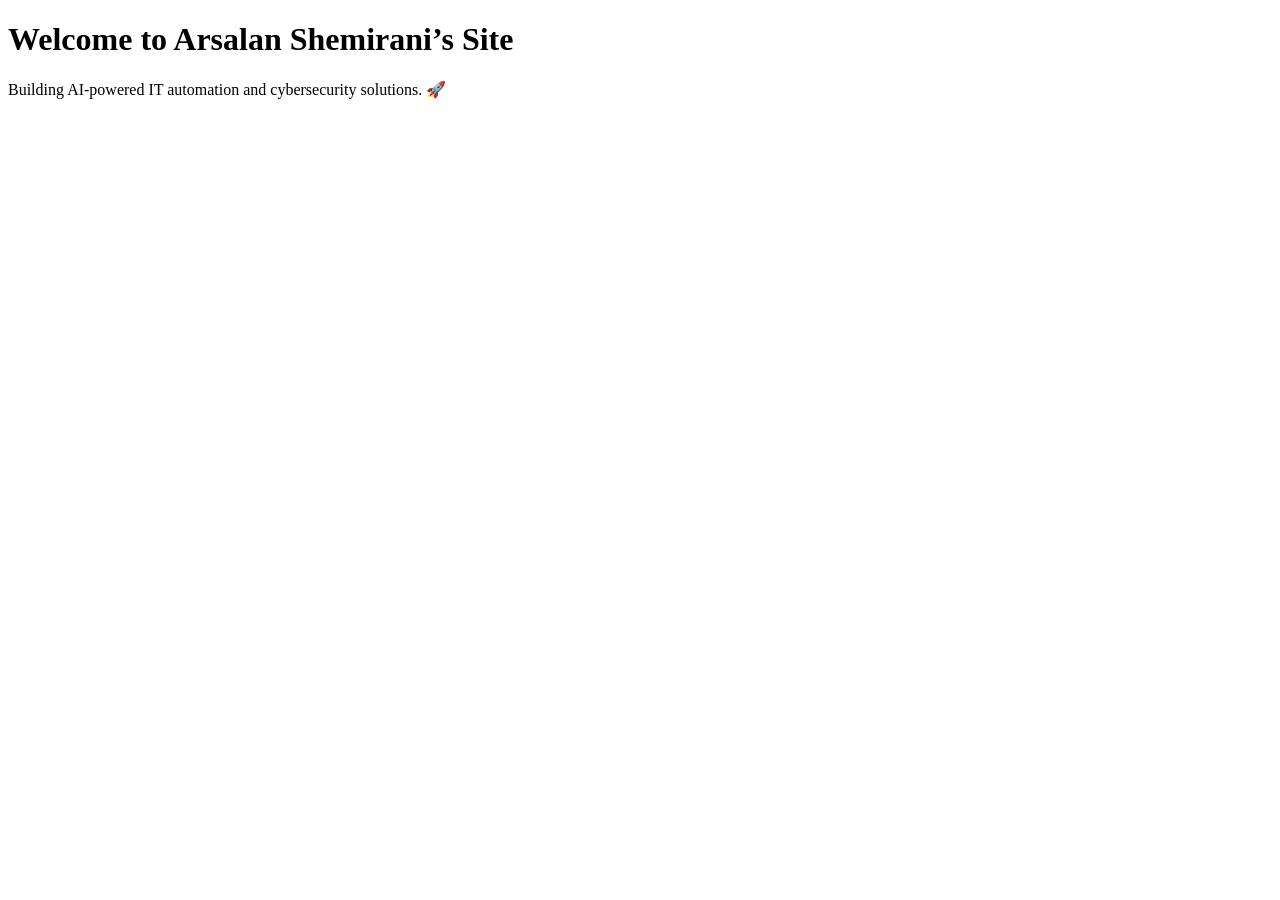
==== index.html @ 69427d70 "Initial GitHub Pages setup with SEO files" ====
<!DOCTYPE html>
<html lang="en">
<head>
  <meta charset="UTF-8">
  <title>Arsalan Shemirani | AI-Powered IT Automation & Cybersecurity</title>
  <meta name="description" content="Arsalan Shemirani - Building AI-powered IT automation and cybersecurity solutions for businesses. Explore projects, insights, and innovations.">
  <meta name="keywords" content="AI automation, IT monitoring, cybersecurity, Arsalan Shemirani, Data Mobility, CyberSentry AI">
  <meta name="viewport" content="width=device-width, initial-scale=1">

  <!-- Open Graph (Social Preview) -->
  <meta property="og:title" content="Arsalan Shemirani | AI & IT Automation">
  <meta property="og:description" content="Explore projects in AI-powered IT automation, monitoring, and cybersecurity.">
  <meta property="og:type" content="website">
  <meta property="og:url" content="https://arsalanshemirani.github.io/">
  <meta property="og:image" content="https://arsalanshemirani.github.io/assets/og-preview.png">
</head>
<body>
  <h1>Welcome to Arsalan Shemirani’s Site</h1>
  <p>Building AI-powered IT automation and cybersecurity solutions. 🚀</p>
</body>
</html>
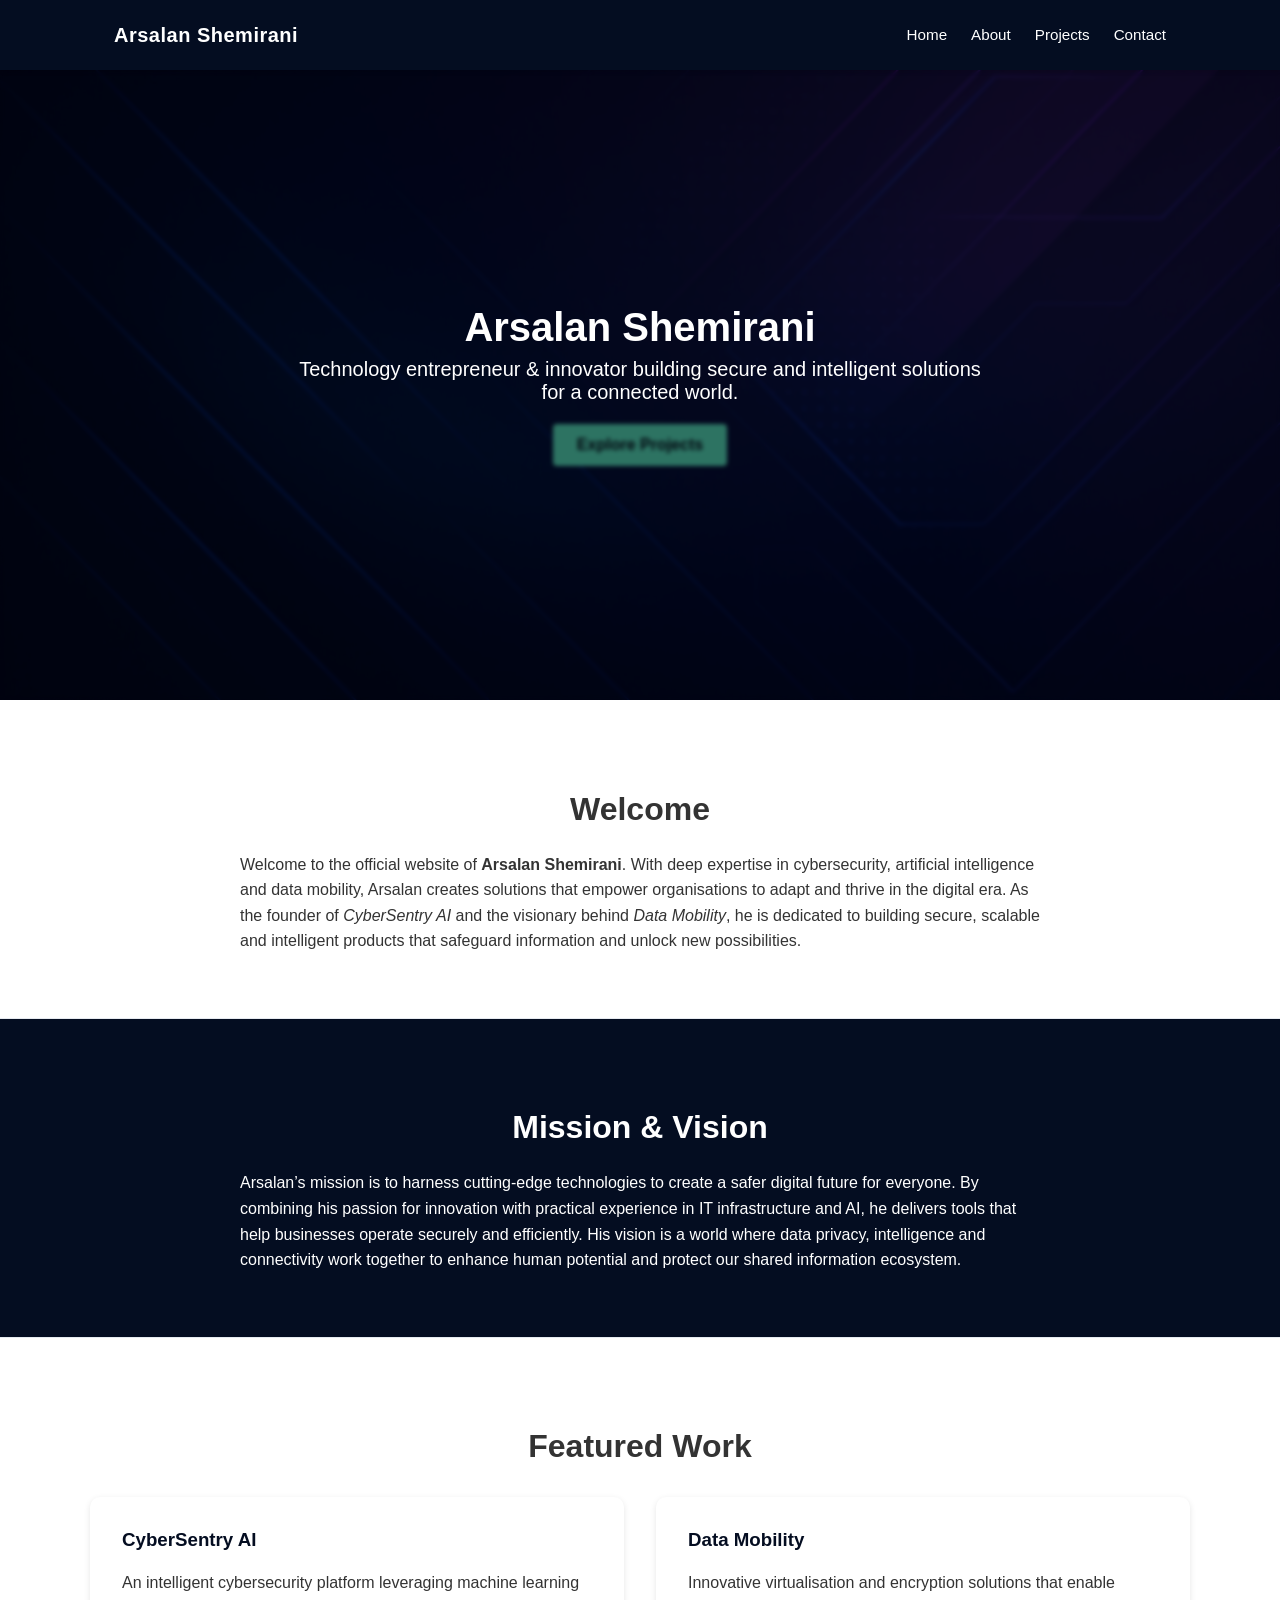
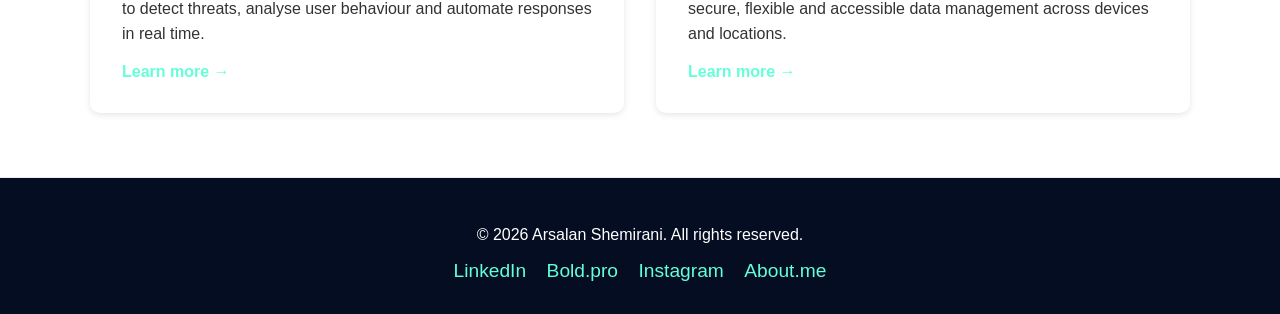
==== commit adbb95f0: "Updated site with new design and SEO files" ====
--- a/index.html
+++ b/index.html
@@ -2,20 +2,116 @@
 <html lang="en">
 <head>
   <meta charset="UTF-8">
-  <title>Arsalan Shemirani | AI-Powered IT Automation & Cybersecurity</title>
-  <meta name="description" content="Arsalan Shemirani - Building AI-powered IT automation and cybersecurity solutions for businesses. Explore projects, insights, and innovations.">
-  <meta name="keywords" content="AI automation, IT monitoring, cybersecurity, Arsalan Shemirani, Data Mobility, CyberSentry AI">
-  <meta name="viewport" content="width=device-width, initial-scale=1">
+  <meta name="viewport" content="width=device-width, initial-scale=1.0">
+  <meta http-equiv="X-UA-Compatible" content="IE=edge" />
+  <title>Arsalan Shemirani – Technology Entrepreneur &amp; Innovator</title>
+  <meta name="description" content="Official website of Arsalan Shemirani, a technology entrepreneur and innovator focused on cybersecurity, AI and data mobility. Learn about his background, projects and how to get in touch.">
+  <!-- Open Graph / social sharing metadata -->
+  <meta property="og:title" content="Arsalan Shemirani – Technology Entrepreneur &amp; Innovator" />
+  <meta property="og:description" content="Official website of Arsalan Shemirani, a technology entrepreneur and innovator focused on cybersecurity, AI and data mobility." />
+  <meta property="og:type" content="website" />
+  <meta property="og:url" content="https://arsalanshemirani.com/" />
+  <meta property="og:image" content="https://arsalanshemirani.com/images/hero.png" />
+  <meta name="keywords" content="Arsalan Shemirani, technology entrepreneur, cybersecurity, artificial intelligence, data mobility, CyberSentry AI, Data Mobility, IT security, Malaysia, innovation">
+  <link rel="canonical" href="https://arsalanshemirani.com/">
 
-  <!-- Open Graph (Social Preview) -->
-  <meta property="og:title" content="Arsalan Shemirani | AI & IT Automation">
-  <meta property="og:description" content="Explore projects in AI-powered IT automation, monitoring, and cybersecurity.">
-  <meta property="og:type" content="website">
-  <meta property="og:url" content="https://arsalanshemirani.github.io/">
-  <meta property="og:image" content="https://arsalanshemirani.github.io/assets/og-preview.png">
+  <!-- Structured data to help search engines understand this site -->
+  <script type="application/ld+json">
+  {
+    "@context": "https://schema.org",
+    "@type": "Person",
+    "name": "Arsalan Shemirani",
+    "url": "https://arsalanshemirani.com/",
+    "jobTitle": "Technology Entrepreneur & Innovator",
+    "worksFor": [
+      {
+        "@type": "Organization",
+        "name": "CyberSentry AI"
+      },
+      {
+        "@type": "Organization",
+        "name": "Data Mobility"
+      }
+    ],
+    "sameAs": [
+      "https://www.linkedin.com/in/arsalanshemirani",
+      "https://bold.pro/profile/arsalan-shemirani",
+      "https://www.instagram.com/arsalanshemirani",
+      "https://about.me/arsalanshemirani"
+    ]
+  }
+  </script>
+  <link rel="stylesheet" href="style.css">
 </head>
 <body>
-  <h1>Welcome to Arsalan Shemirani’s Site</h1>
-  <p>Building AI-powered IT automation and cybersecurity solutions. 🚀</p>
+  <header>
+    <nav>
+      <div class="logo">Arsalan&nbsp;Shemirani</div>
+      <ul>
+        <li><a href="index.html">Home</a></li>
+        <li><a href="about.html">About</a></li>
+        <li><a href="projects.html">Projects</a></li>
+        <li><a href="contact.html">Contact</a></li>
+      </ul>
+    </nav>
+  </header>
+
+  <section class="hero">
+    <h1>Arsalan Shemirani</h1>
+    <p>Technology entrepreneur &amp; innovator building secure and intelligent solutions for a connected world.</p>
+    <a href="projects.html" class="btn">Explore Projects</a>
+  </section>
+
+  <section class="section">
+    <div class="container">
+      <h2>Welcome</h2>
+      <p>
+        Welcome to the official website of <strong>Arsalan Shemirani</strong>.
+        With deep expertise in cybersecurity, artificial intelligence and data mobility, Arsalan
+        creates solutions that empower organisations to adapt and thrive in the digital era. 
+        As the founder of <em>CyberSentry&nbsp;AI</em> and the visionary behind <em>Data&nbsp;Mobility</em>, he is dedicated to
+        building secure, scalable and intelligent products that safeguard information and unlock new possibilities.
+      </p>
+    </div>
+  </section>
+
+  <section class="section dark">
+    <div class="container">
+      <h2>Mission &amp; Vision</h2>
+      <p>
+        Arsalan’s mission is to harness cutting‑edge technologies to create a safer digital future for everyone. 
+        By combining his passion for innovation with practical experience in IT infrastructure and AI, he delivers tools that help businesses operate securely and efficiently. 
+        His vision is a world where data privacy, intelligence and connectivity work together to enhance human potential and protect our shared information ecosystem.
+      </p>
+    </div>
+  </section>
+
+  <section class="section">
+    <div class="container">
+      <h2>Featured Work</h2>
+      <div class="projects-grid">
+        <div class="project-card">
+          <h3>CyberSentry&nbsp;AI</h3>
+          <p>An intelligent cybersecurity platform leveraging machine learning to detect threats, analyse user behaviour and automate responses in real time.</p>
+          <a href="projects.html#cybersentry">Learn more →</a>
+        </div>
+        <div class="project-card">
+          <h3>Data&nbsp;Mobility</h3>
+          <p>Innovative virtualisation and encryption solutions that enable secure, flexible and accessible data management across devices and locations.</p>
+          <a href="projects.html#datamobility">Learn more →</a>
+        </div>
+      </div>
+    </div>
+  </section>
+
+  <footer>
+    <p>&copy; <script>document.write(new Date().getFullYear());</script> Arsalan Shemirani. All rights reserved.</p>
+    <div class="social-links">
+      <a href="https://www.linkedin.com/in/arsalanshemirani" target="_blank" rel="noopener">LinkedIn</a>
+      <a href="https://bold.pro/profile/arsalan-shemirani" target="_blank" rel="noopener">Bold.pro</a>
+      <a href="https://www.instagram.com/arsalanshemirani" target="_blank" rel="noopener">Instagram</a>
+      <a href="https://about.me/arsalanshemirani" target="_blank" rel="noopener">About.me</a>
+    </div>
+  </footer>
 </body>
-</html>
+</html>
--- a/style.css
+++ b/style.css
@@ -0,0 +1,235 @@
+/*
+ * Global styles for Arsalan Shemirani personal website
+ * Designed to be clean, modern and responsive.
+ */
+
+:root {
+  --primary-color: #040d21;
+  --accent-color: #64ffda;
+  --text-color: #333;
+  --bg-color: #f7f9fc;
+  --nav-height: 70px;
+  --max-width: 1100px;
+}
+
+html, body {
+  margin: 0;
+  padding: 0;
+  font-family: "Segoe UI", Tahoma, Geneva, Verdana, sans-serif;
+  color: var(--text-color);
+  background-color: var(--bg-color);
+}
+
+/* Navigation */
+header {
+  background: var(--primary-color);
+  color: #fff;
+  height: var(--nav-height);
+  display: flex;
+  align-items: center;
+  justify-content: center;
+  box-shadow: 0 2px 4px rgba(0, 0, 0, 0.1);
+  position: sticky;
+  top: 0;
+  z-index: 1000;
+}
+
+nav {
+  width: 100%;
+  max-width: var(--max-width);
+  display: flex;
+  align-items: center;
+  justify-content: space-between;
+  padding: 0 1.5rem;
+  box-sizing: border-box;
+}
+
+nav .logo {
+  font-size: 1.25rem;
+  font-weight: 600;
+  letter-spacing: 0.5px;
+}
+
+nav ul {
+  list-style: none;
+  display: flex;
+  margin: 0;
+  padding: 0;
+}
+
+nav li {
+  margin-left: 1.5rem;
+}
+
+nav a {
+  color: #fff;
+  text-decoration: none;
+  font-size: 0.95rem;
+  transition: color 0.2s ease;
+}
+
+nav a:hover {
+  color: var(--accent-color);
+}
+
+/* Hero Section */
+.hero {
+  height: 70vh;
+  background-image: url("images/hero.png");
+  background-size: cover;
+  background-position: center;
+  display: flex;
+  flex-direction: column;
+  align-items: center;
+  justify-content: center;
+  text-align: center;
+  color: #fff;
+  padding: 0 1rem;
+  position: relative;
+}
+
+.hero::before {
+  content: "";
+  position: absolute;
+  top: 0;
+  left: 0;
+  width: 100%;
+  height: 100%;
+  background: rgba(0, 0, 0, 0.55);
+  backdrop-filter: blur(2px);
+}
+
+.hero h1,
+.hero p {
+  position: relative;
+  z-index: 1;
+  margin: 0;
+}
+
+.hero h1 {
+  font-size: 2.5rem;
+  margin-bottom: 0.5rem;
+}
+
+.hero p {
+  font-size: 1.25rem;
+  max-width: 700px;
+}
+
+.btn {
+  display: inline-block;
+  margin-top: 1.25rem;
+  padding: 0.75rem 1.5rem;
+  border-radius: 4px;
+  background-color: var(--accent-color);
+  color: var(--primary-color);
+  font-weight: 600;
+  text-decoration: none;
+  transition: background 0.2s ease;
+}
+
+.btn:hover {
+  background-color: #52e0c4;
+}
+
+/* Content Sections */
+.section {
+  padding: 4rem 1rem;
+  background-color: #fff;
+  border-bottom: 1px solid #e6eaf0;
+}
+
+.section.dark {
+  background-color: var(--primary-color);
+  color: #fff;
+}
+
+.section .container {
+  max-width: var(--max-width);
+  margin: 0 auto;
+}
+
+.section h2 {
+  font-size: 2rem;
+  margin-bottom: 1.5rem;
+  text-align: center;
+}
+
+.section p {
+  line-height: 1.6;
+  font-size: 1rem;
+  max-width: 800px;
+  margin: 0 auto;
+}
+
+/* Projects Cards */
+.projects-grid {
+  display: grid;
+  grid-template-columns: repeat(auto-fit, minmax(280px, 1fr));
+  gap: 2rem;
+  margin-top: 2rem;
+}
+
+.project-card {
+  background: #fff;
+  border-radius: 10px;
+  box-shadow: 0 2px 6px rgba(0, 0, 0, 0.1);
+  padding: 2rem;
+  transition: transform 0.2s ease;
+}
+
+.project-card:hover {
+  transform: translateY(-4px);
+}
+
+.project-card h3 {
+  margin-top: 0;
+  color: var(--primary-color);
+}
+
+.project-card p {
+  margin-bottom: 1rem;
+}
+
+.project-card a {
+  color: var(--accent-color);
+  text-decoration: none;
+  font-weight: 600;
+}
+
+.project-card a:hover {
+  text-decoration: underline;
+}
+
+/* Footer */
+footer {
+  background-color: var(--primary-color);
+  color: #fff;
+  padding: 2rem 1rem;
+  text-align: center;
+}
+
+footer .social-links a {
+  display: inline-block;
+  margin: 0 0.5rem;
+  color: var(--accent-color);
+  font-size: 1.2rem;
+  text-decoration: none;
+}
+
+footer .social-links a:hover {
+  color: #fff;
+}
+
+/* Responsive adjustments */
+@media (max-width: 768px) {
+  .hero {
+    height: 60vh;
+  }
+  .hero h1 {
+    font-size: 2rem;
+  }
+  .hero p {
+    font-size: 1rem;
+  }
+}
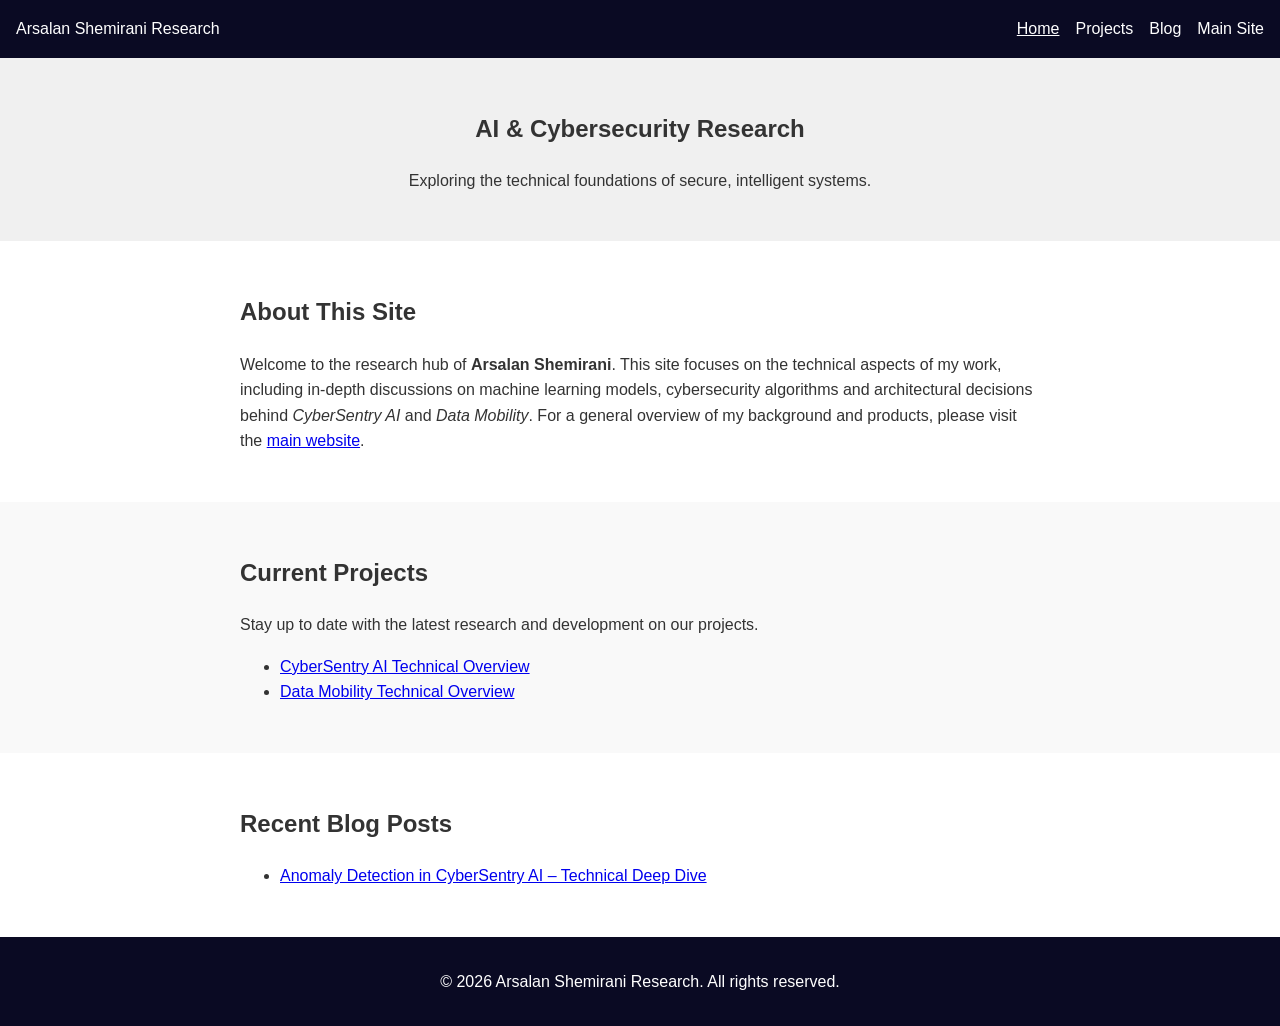
==== commit d1b1ba8f: "Updated new site with new design and SEO files" ====
--- a/index.html
+++ b/index.html
@@ -3,42 +3,23 @@
 <head>
   <meta charset="UTF-8">
   <meta name="viewport" content="width=device-width, initial-scale=1.0">
-  <meta http-equiv="X-UA-Compatible" content="IE=edge" />
-  <title>Arsalan Shemirani – Technology Entrepreneur &amp; Innovator</title>
-  <meta name="description" content="Official website of Arsalan Shemirani, a technology entrepreneur and innovator focused on cybersecurity, AI and data mobility. Learn about his background, projects and how to get in touch.">
-  <!-- Open Graph / social sharing metadata -->
-  <meta property="og:title" content="Arsalan Shemirani – Technology Entrepreneur &amp; Innovator" />
-  <meta property="og:description" content="Official website of Arsalan Shemirani, a technology entrepreneur and innovator focused on cybersecurity, AI and data mobility." />
-  <meta property="og:type" content="website" />
-  <meta property="og:url" content="https://arsalanshemirani.com/" />
-  <meta property="og:image" content="https://arsalanshemirani.com/images/hero.png" />
-  <meta name="keywords" content="Arsalan Shemirani, technology entrepreneur, cybersecurity, artificial intelligence, data mobility, CyberSentry AI, Data Mobility, IT security, Malaysia, innovation">
-  <link rel="canonical" href="https://arsalanshemirani.com/">
-
-  <!-- Structured data to help search engines understand this site -->
+  <title>AI &amp; Cybersecurity Research – Arsalan Shemirani</title>
+  <meta name="description" content="Technical deep dive into ongoing AI and cybersecurity projects by Arsalan Shemirani, including research updates on CyberSentry AI and Data Mobility.">
+  <meta name="keywords" content="AI research, cybersecurity research, Arsalan Shemirani projects, CyberSentry AI updates, Data Mobility technical blog">
+  <link rel="canonical" href="https://arsalanshemirani.github.io/">
+  <!-- Open Graph -->
+  <meta property="og:type" content="website">
+  <meta property="og:title" content="AI &amp; Cybersecurity Research – Arsalan Shemirani">
+  <meta property="og:description" content="Follow technical updates on AI and cybersecurity projects like CyberSentry AI and Data Mobility.">
+  <meta property="og:url" content="https://arsalanshemirani.github.io/">
+  <!-- Structured Data -->
   <script type="application/ld+json">
   {
     "@context": "https://schema.org",
-    "@type": "Person",
-    "name": "Arsalan Shemirani",
-    "url": "https://arsalanshemirani.com/",
-    "jobTitle": "Technology Entrepreneur & Innovator",
-    "worksFor": [
-      {
-        "@type": "Organization",
-        "name": "CyberSentry AI"
-      },
-      {
-        "@type": "Organization",
-        "name": "Data Mobility"
-      }
-    ],
-    "sameAs": [
-      "https://www.linkedin.com/in/arsalanshemirani",
-      "https://bold.pro/profile/arsalan-shemirani",
-      "https://www.instagram.com/arsalanshemirani",
-      "https://about.me/arsalanshemirani"
-    ]
+    "@type": "WebSite",
+    "name": "AI & Cybersecurity Research – Arsalan Shemirani",
+    "url": "https://arsalanshemirani.github.io/",
+    "description": "Technical deep dive into ongoing AI and cybersecurity projects by Arsalan Shemirani, including research updates on CyberSentry AI and Data Mobility."
   }
   </script>
   <link rel="stylesheet" href="style.css">
@@ -46,72 +27,50 @@
 <body>
   <header>
     <nav>
-      <div class="logo">Arsalan&nbsp;Shemirani</div>
+      <div class="logo">Arsalan&nbsp;Shemirani Research</div>
       <ul>
-        <li><a href="index.html">Home</a></li>
-        <li><a href="about.html">About</a></li>
+        <li><a href="index.html" class="active">Home</a></li>
         <li><a href="projects.html">Projects</a></li>
-        <li><a href="contact.html">Contact</a></li>
+        <li><a href="blog.html">Blog</a></li>
+        <li><a href="https://arsalanshemirani.com/" target="_blank" rel="noopener">Main Site</a></li>
       </ul>
     </nav>
   </header>
-
   <section class="hero">
-    <h1>Arsalan Shemirani</h1>
-    <p>Technology entrepreneur &amp; innovator building secure and intelligent solutions for a connected world.</p>
-    <a href="projects.html" class="btn">Explore Projects</a>
+    <h1>AI &amp; Cybersecurity Research</h1>
+    <p>Exploring the technical foundations of secure, intelligent systems.</p>
   </section>
-
   <section class="section">
     <div class="container">
-      <h2>Welcome</h2>
+      <h2>About This Site</h2>
       <p>
-        Welcome to the official website of <strong>Arsalan Shemirani</strong>.
-        With deep expertise in cybersecurity, artificial intelligence and data mobility, Arsalan
-        creates solutions that empower organisations to adapt and thrive in the digital era. 
-        As the founder of <em>CyberSentry&nbsp;AI</em> and the visionary behind <em>Data&nbsp;Mobility</em>, he is dedicated to
-        building secure, scalable and intelligent products that safeguard information and unlock new possibilities.
+        Welcome to the research hub of <strong>Arsalan Shemirani</strong>.
+        This site focuses on the technical aspects of my work, including in-depth discussions on machine learning models, cybersecurity algorithms and architectural decisions behind <em>CyberSentry&nbsp;AI</em> and <em>Data&nbsp;Mobility</em>.
+        For a general overview of my background and products, please visit the
+        <a href="https://arsalanshemirani.com/" target="_blank" rel="noopener">main website</a>.
       </p>
     </div>
   </section>
-
   <section class="section dark">
     <div class="container">
-      <h2>Mission &amp; Vision</h2>
-      <p>
-        Arsalan’s mission is to harness cutting‑edge technologies to create a safer digital future for everyone. 
-        By combining his passion for innovation with practical experience in IT infrastructure and AI, he delivers tools that help businesses operate securely and efficiently. 
-        His vision is a world where data privacy, intelligence and connectivity work together to enhance human potential and protect our shared information ecosystem.
-      </p>
+      <h2>Current Projects</h2>
+      <p>Stay up to date with the latest research and development on our projects.</p>
+      <ul>
+        <li><a href="projects.html#cybersentry-ai">CyberSentry&nbsp;AI Technical Overview</a></li>
+        <li><a href="projects.html#data-mobility">Data&nbsp;Mobility Technical Overview</a></li>
+      </ul>
     </div>
   </section>
-
   <section class="section">
     <div class="container">
-      <h2>Featured Work</h2>
-      <div class="projects-grid">
-        <div class="project-card">
-          <h3>CyberSentry&nbsp;AI</h3>
-          <p>An intelligent cybersecurity platform leveraging machine learning to detect threats, analyse user behaviour and automate responses in real time.</p>
-          <a href="projects.html#cybersentry">Learn more →</a>
-        </div>
-        <div class="project-card">
-          <h3>Data&nbsp;Mobility</h3>
-          <p>Innovative virtualisation and encryption solutions that enable secure, flexible and accessible data management across devices and locations.</p>
-          <a href="projects.html#datamobility">Learn more →</a>
-        </div>
-      </div>
+      <h2>Recent Blog Posts</h2>
+      <ul>
+        <li><a href="blog/anomaly-detection-cybersentry.html">Anomaly Detection in CyberSentry&nbsp;AI – Technical Deep Dive</a></li>
+      </ul>
     </div>
   </section>
-
   <footer>
-    <p>&copy; <script>document.write(new Date().getFullYear());</script> Arsalan Shemirani. All rights reserved.</p>
-    <div class="social-links">
-      <a href="https://www.linkedin.com/in/arsalanshemirani" target="_blank" rel="noopener">LinkedIn</a>
-      <a href="https://bold.pro/profile/arsalan-shemirani" target="_blank" rel="noopener">Bold.pro</a>
-      <a href="https://www.instagram.com/arsalanshemirani" target="_blank" rel="noopener">Instagram</a>
-      <a href="https://about.me/arsalanshemirani" target="_blank" rel="noopener">About.me</a>
-    </div>
+    <p>&copy; <script>document.write(new Date().getFullYear());</script> Arsalan Shemirani Research. All rights reserved.</p>
   </footer>
 </body>
 </html>
--- a/style.css
+++ b/style.css
@@ -1,235 +1,72 @@
-/*
- * Global styles for Arsalan Shemirani personal website
- * Designed to be clean, modern and responsive.
- */
-
-:root {
-  --primary-color: #040d21;
-  --accent-color: #64ffda;
-  --text-color: #333;
-  --bg-color: #f7f9fc;
-  --nav-height: 70px;
-  --max-width: 1100px;
+body {
+  font-family: Arial, sans-serif;
+  margin: 0;
+  padding: 0;
+  line-height: 1.6;
+  color: #333;
 }
 
-html, body {
-  margin: 0;
-  padding: 0;
-  font-family: "Segoe UI", Tahoma, Geneva, Verdana, sans-serif;
-  color: var(--text-color);
-  background-color: var(--bg-color);
-}
-
-/* Navigation */
 header {
-  background: var(--primary-color);
-  color: #fff;
-  height: var(--nav-height);
-  display: flex;
-  align-items: center;
-  justify-content: center;
-  box-shadow: 0 2px 4px rgba(0, 0, 0, 0.1);
-  position: sticky;
-  top: 0;
-  z-index: 1000;
+  background-color: #0a0a23;
+  color: #ffffff;
 }
 
 nav {
-  width: 100%;
-  max-width: var(--max-width);
   display: flex;
+  justify-content: space-between;
   align-items: center;
-  justify-content: space-between;
-  padding: 0 1.5rem;
-  box-sizing: border-box;
-}
-
-nav .logo {
-  font-size: 1.25rem;
-  font-weight: 600;
-  letter-spacing: 0.5px;
+  padding: 1rem;
 }
 
 nav ul {
   list-style: none;
   display: flex;
+  gap: 1rem;
   margin: 0;
   padding: 0;
 }
 
-nav li {
-  margin-left: 1.5rem;
+nav a {
+  color: #ffffff;
+  text-decoration: none;
 }
 
-nav a {
-  color: #fff;
-  text-decoration: none;
-  font-size: 0.95rem;
-  transition: color 0.2s ease;
+nav a.active {
+  text-decoration: underline;
 }
 
-nav a:hover {
-  color: var(--accent-color);
+.hero {
+  background-color: #f0f0f0;
+  padding: 2rem 1rem;
+  text-align: center;
 }
 
-/* Hero Section */
-.hero {
-  height: 70vh;
-  background-image: url("images/hero.png");
-  background-size: cover;
-  background-position: center;
-  display: flex;
-  flex-direction: column;
-  align-items: center;
-  justify-content: center;
-  text-align: center;
-  color: #fff;
-  padding: 0 1rem;
-  position: relative;
-}
-
-.hero::before {
-  content: "";
-  position: absolute;
-  top: 0;
-  left: 0;
-  width: 100%;
-  height: 100%;
-  background: rgba(0, 0, 0, 0.55);
-  backdrop-filter: blur(2px);
-}
-
-.hero h1,
-.hero p {
-  position: relative;
-  z-index: 1;
-  margin: 0;
-}
-
-.hero h1 {
-  font-size: 2.5rem;
-  margin-bottom: 0.5rem;
-}
-
-.hero p {
-  font-size: 1.25rem;
-  max-width: 700px;
-}
-
-.btn {
-  display: inline-block;
-  margin-top: 1.25rem;
-  padding: 0.75rem 1.5rem;
-  border-radius: 4px;
-  background-color: var(--accent-color);
-  color: var(--primary-color);
-  font-weight: 600;
-  text-decoration: none;
-  transition: background 0.2s ease;
-}
-
-.btn:hover {
-  background-color: #52e0c4;
-}
-
-/* Content Sections */
 .section {
-  padding: 4rem 1rem;
-  background-color: #fff;
-  border-bottom: 1px solid #e6eaf0;
+  padding: 2rem 1rem;
 }
 
 .section.dark {
-  background-color: var(--primary-color);
-  color: #fff;
+  background-color: #f9f9f9;
 }
 
-.section .container {
-  max-width: var(--max-width);
-  margin: 0 auto;
-}
-
-.section h2 {
-  font-size: 2rem;
-  margin-bottom: 1.5rem;
-  text-align: center;
-}
-
-.section p {
-  line-height: 1.6;
-  font-size: 1rem;
+.container {
   max-width: 800px;
   margin: 0 auto;
 }
 
-/* Projects Cards */
-.projects-grid {
-  display: grid;
-  grid-template-columns: repeat(auto-fit, minmax(280px, 1fr));
-  gap: 2rem;
-  margin-top: 2rem;
+footer {
+  text-align: center;
+  padding: 1rem;
+  background-color: #0a0a23;
+  color: #ffffff;
 }
 
-.project-card {
-  background: #fff;
-  border-radius: 10px;
-  box-shadow: 0 2px 6px rgba(0, 0, 0, 0.1);
-  padding: 2rem;
-  transition: transform 0.2s ease;
+.posts-list {
+  list-style: none;
+  margin: 0;
+  padding: 0;
 }
 
-.project-card:hover {
-  transform: translateY(-4px);
-}
-
-.project-card h3 {
-  margin-top: 0;
-  color: var(--primary-color);
-}
-
-.project-card p {
-  margin-bottom: 1rem;
-}
-
-.project-card a {
-  color: var(--accent-color);
-  text-decoration: none;
-  font-weight: 600;
-}
-
-.project-card a:hover {
-  text-decoration: underline;
-}
-
-/* Footer */
-footer {
-  background-color: var(--primary-color);
-  color: #fff;
-  padding: 2rem 1rem;
-  text-align: center;
-}
-
-footer .social-links a {
-  display: inline-block;
-  margin: 0 0.5rem;
-  color: var(--accent-color);
-  font-size: 1.2rem;
-  text-decoration: none;
-}
-
-footer .social-links a:hover {
-  color: #fff;
-}
-
-/* Responsive adjustments */
-@media (max-width: 768px) {
-  .hero {
-    height: 60vh;
-  }
-  .hero h1 {
-    font-size: 2rem;
-  }
-  .hero p {
-    font-size: 1rem;
-  }
+.posts-list li {
+  margin-bottom: 2rem;
 }
